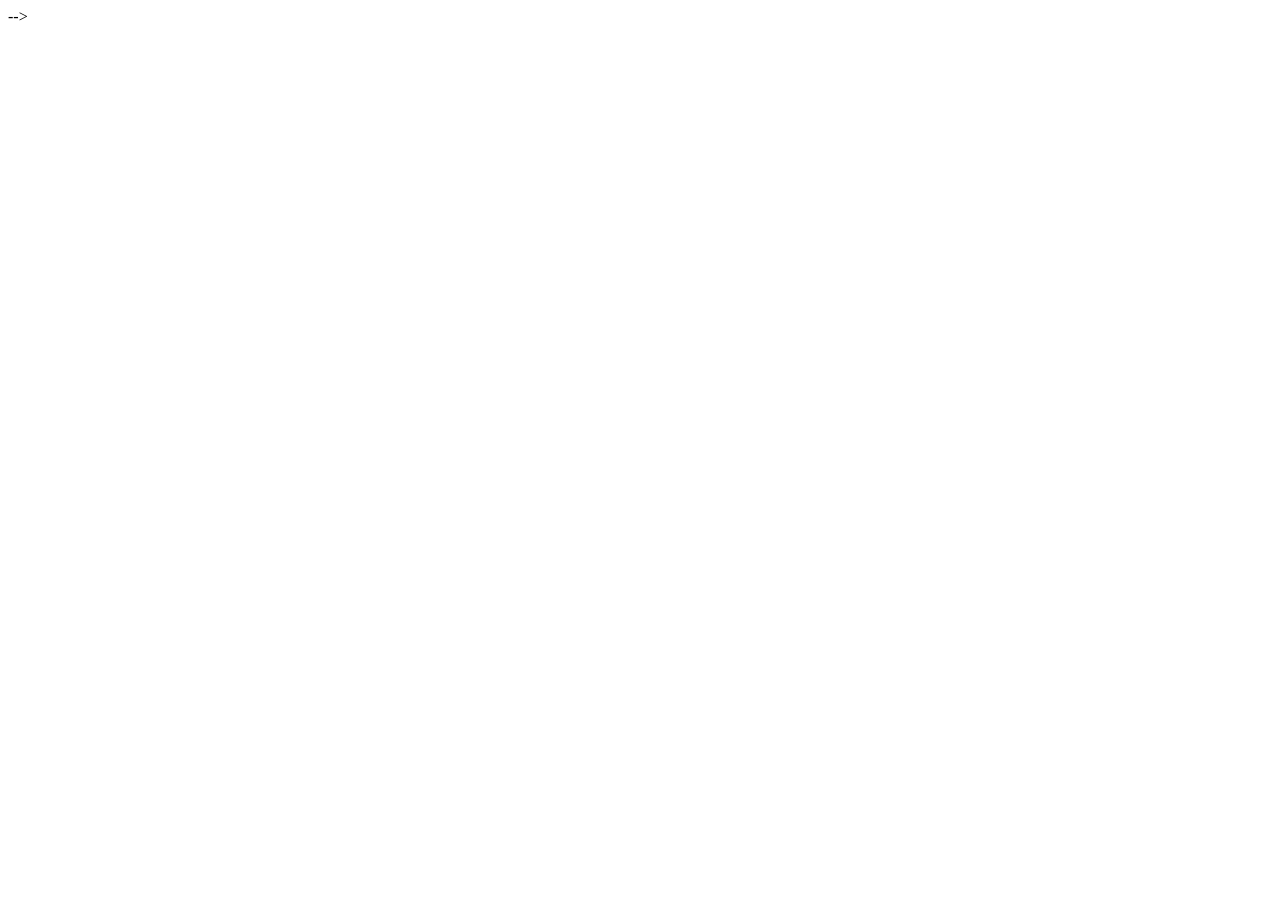
==== index.html @ a52dd095 "reworking portfolio to fit different media, also adding more projects" ====
<!-- <!DOCTYPE html>
<html lang="en">
<head>
    <meta charset="UTF-8">
    <meta http-equiv="X-UA-Compatible" content="IE=edge">
    <meta name="viewport" content="width=device-width, initial-scale=1.0">
    <title>Carlos Cortes Escobar's Portfolio</title>
    <link rel="stylesheet" href="./src/style.css">
    <link rel="stylesheet" href="https://cdnjs.cloudflare.com/ajax/libs/font-awesome/6.4.0/css/all.min.css" integrity="sha512-iecdLmaskl7CVkqkXNQ/ZH/XLlvWZOJyj7Yy7tcenmpD1ypASozpmT/E0iPtmFIB46ZmdtAc9eNBvH0H/ZpiBw==" crossorigin="anonymous" referrerpolicy="no-referrer" />
</head>
<body>
    <div class="wrapper retro-wrapper">
        <img id="noise" alt="">
        <div class="header">
            <img src="./src/assets/images/world.gif" id="world-gif" alt="">
            <div class="my-name">
                Carlos Cortes Escobar
            </div>
            <div class="sound-engineer">
                <div class="my-title">Software Engineer</div>
                <div class="audio">
                    <i class="fa-solid fa-volume-off volume-off"></i>
                    <i class="fa-solid fa-volume-high volume-on" style="visibility: hidden;"></i>
                    <audio class="player" src="./src/assets/audio/bg.mp3" autoplay loop></audio>
                </div>
            </div>
            <br>
            <div class="my-contact">
                <div class="my-address">347 Monmouth Ave N.</div>
                <br>
                <div class="my-state">Monmouth, OR 97361</div>
                <br>
                <div class="my-phone">+1 (605) 666-6969</div>
                <br>
                <div class="my-email">ccortesescobar19@mail.wou.edu</div>
            </div>
            <br>
            <div class="my-externals">
                <a class="external-a" href="https://github.com/CarlosCortesEscobar/" target="_blank">
                    <i class="fa-brands fa-github" id="github"></i>
                </a>
                <a class="external-a" href="https://www.linkedin.com/in/carlos-cortes-escobar-22015b1b5/" target="_blank">
                    <i class="fa-brands fa-linkedin" id="linkedin"></i>
                </a>
                <a class="external-a" href="https://apple.com/" target="_blank">
                    <i class="fa-brands fa-apple" id="apple"></i>
                </a>
            </div>
        </div>
        <div class="body">
            <div class="edu">
                <div class="edu-label">Education</div>
                <div class="srow">
                    <div class="school">Western Oregon University</div>
                    <div class="school-loc">Monmouth, OR</div>
                </div>
                <div class="mrow">
                    <div class="major">Bachelor of Science, Computer Science</div>
                    <div class="grad-date">June, 2023</div>
                </div>
                <div class="arow">
                    <div class="accol">Summa Cum Laude</div>
                    <div class="accol">Honor Roll</div>
                    <div class="accol">GPA 3.8</div>
                    <div class="accol">Full Tuition Academic Scholarship</div>
                </div>
            </div>
            <br>
            <div class="skills">
                <div class="skills-label">Skills</div>
                <div class="langs">
                    <div class="lang">
                        <i class="fa-brands fa-python lang-icon"></i>
                        Python
                    </div>
                    <div class="lang">
                        <i class="fa-brands fa-square-js"></i>
                        JavaScript
                    </div>
                    <div class="lang">
                        <i class="fa-brands fa-node"></i>
                        Node.js
                    </div>
                    <div class="lang">
                        <i class="fa-brands fa-react"></i>
                        React
                    </div>
                    <div class="lang">
                        <i class="fa-brands fa-vuejs"></i>
                        Vue
                    </div>
                    <div class="lang">
                        <i class="fa-brands fa-html5"></i>
                        Svelte
                    </div>
                    <div class="lang">
                        <i class="fa-brands fa-swift"></i>
                        Swift
                    </div>
                    <div class="lang">
                        <i class="fa-brands fa-rust"></i>
                        Rust
                    </div>
                    <div class="lang">
                        <i class="fa-brands fa-java"></i>
                        Java
                    </div>
                </div>
            </div>
            <div class="projects">
                <div class="proj-label">Projects</div>
                <div class="project">
                    <img src="./src/assets/images/sinScreenshot.jpeg" alt="" class="proj-img">
                    <div class="proj-details">
                        <div class="proj-title"> <span><img src="./src/assets/images/diamond.gif" width="5%" alt=""></span> Steam Info Network </div>
                        <div class="proj-desc">
                            A year-long capstone project meant to connect Steam users and provide easier tools to navigate their Steam accounts, game achievements, and more.
                            While also placing emphasis on competition between your friends to reach achievements in games as fast as possible. Easily view earned achievements for the games you own, as well as the achievements your friends have earned.
                            This easy-to-use application utilizes OpenAI's ChatGPT to receive summarized news for the titles you love and a messaging platform to communicate seemlessly with others. Join teams and earn badges for gathering the most points during competitions.
                            Source code available <a href="https://github.com/CarlosCortesEscobar/ProjectTeamPlus/tree/main" target="_blank">here</a>.
                        </div>
                        <div class="proj-skills">
                            Tech Used:
                            <div class="proj-skill">.NET MVC</div>
                            <div class="proj-skill">Fullstack Development</div>
                            <div class="proj-skill">Artificial Intellgence</div>
                            <div class="proj-skill">RESTful APIs</div>
                        </div>
                    </div>
                </div>
                <br>
                <!-- <div class="project">
                    <div class="proj-details">
                        <div class="proj-title"> <span><img src="./src/assets/images/diamond.gif" width="5%" alt=""></span> TikTok Plays Nintendo </div>
                        <div class="proj-desc">
                        A quick summertime project, TikTok Live data gathered from a 3rd party
                        Python library, was used to determine the input that was sent to a Nintendo Switch. 
                        The goal was to complete various stages of different Nintendo games while at the same time receiving TikTok Gifts from Live viewers, 
                        that would change the pace of the challenges according to the value of the Gift.
                        The takeaway? From Captain Toad to Smash Bros, TikTok working as a collective doesn't perform as good as you would hope.</div>
                        <div class="proj-skills">
                            Tech Used:
                            <div class="proj-skill">Python</div>
                            <div class="proj-skill">JavaScript</div>
                            <div class="proj-skill">TikTok API</div>
                            <div class="proj-skill">NXBT API</div>
                        </div>
                    </div>
                    <img src="./assets/wata.jpg" alt="" class="proj-img">
                </div>
                <div class="project">
                    <img src="./src/assets/harrier.jpeg" alt="" class="proj-img">
                    <div class="proj-details">
                        <div class="proj-title"> <span><img src="./src/assets/images/diamond.gif" width="5%" alt=""></span> Shoppy Drift </div>
                        <div class="proj-desc">
                            A mobile game for Android and iOS, built using Unity
                        </div>
                        <div class="proj-skills">
                            Tech Used:
                            <div class="proj-skill">.NET MVC</div>
                            <div class="proj-skill">Fullstack Development</div>
                            <div class="proj-skill">Artificial Intellgence</div>
                            <div class="proj-skill">RESTful APIs</div>
                        </div>
                    </div>
                </div> -->
            <!-- </div>
        </div>
    </div>
</body>
<script src="./src/script.js"></script>
</html> --> -->
---- src/style.css ----
html {
    background-color:#061010;
}

body {
    background-color: #061010;
}

.wrapper {
    display: flex;
    justify-content: center;
    flex-flow: column wrap;
    align-items: center;
}

@font-face {
    font-family: NeueBit;
    src: url('./assets/fonts/NeueBit-Bold.otf');
}

.retro-wrapper {
    font-family: NeueBit;
    font-size: 1.75rem;
}

a {
    text-decoration: none;
    color: #78EF55;
}

.volume-on, .volume-off {
    font-size: 1.25rem;
    position: absolute;
}

.my-name {
    margin-top: 1.5rem;
    color: #fff;
    font-size: 4rem;
}

.my-title {
    margin-top: 1.5rem;
    color: #fff;
    font-size: 3rem;
}

.audio {
    color: #fff;
    padding-left: 1rem;
}

.sound-engineer {
    display: flex;
    align-items: center;
}

.my-contact {
    margin-top: 1.5rem;
    color: #fff;
    font-size: 2.5rem;
    display: flex;
    justify-content: center;
    flex-flow: row;
}

.my-address, .my-state, .my-phone, .my-email {
    padding-left: 1.5rem;
    padding-right: 1.5rem;
}

#noise {
    position: fixed;
    top: 0;
    left: 0;
    width: 100%;
    height: 100%;
    z-index: 5;
    background: url('./assets/images/noise.gif');
    opacity: .1;
    pointer-events: none;
}

.header {
    display: flex;
    justify-content: center;
    align-items: center;
    flex-flow: column wrap;
}

#world-gif {
    height: auto;
    width: 12.5%;
}


.my-externals {
    margin-top: 2rem;
    display: flex;
    justify-content: center;
    align-items: center;
    color: #fff;
    font-size: 3rem;
}

.external-a:visited:first-child {
    color: #78EF55;
}

#github, #linkedin, #apple {
    font-size: 2.5rem;
    padding-left: 4rem;
    padding-right: 4rem;
}

.body {
    width: 100%;
    color: #fff;
    display: flex;
    justify-content: center;
    flex-flow: column wrap;
    align-items: center;
}

.edu {
    margin-top: 2rem;
    width: 50%;
    font-size: 2rem;
}

.edu-label {
    text-align: center;
    margin-bottom: 1rem;
}
.srow, .mrow{
    display: flex;
    height: 5rem;
    justify-content: space-between;
    align-content: space-between;
}

.arow {
    display: flex;
    justify-content: space-between;
}

.accol {
    padding-right: 2rem;
}


.skills, .projects {
    margin-top: 2rem;
    width: 100%;
    display: flex;
    justify-content: center;
    font-size: 2rem;
}

.skills {
    flex-flow: column wrap;
    align-items: center;
    justify-content: center;
}

.skills-label {
    text-align: center;
}

.langs {
    display: flex;
    align-items: center;
    flex-flow: row nowrap;
    font-size: 3rem;
}

.fa-brands {
    font-size: 3rem;
    padding-bottom: 0.75rem;
}

.lang {
    display: flex;
    align-items: center;
    flex-flow: column wrap;
    padding: 2rem;
    color: #78EF55;
}

.projects {
    margin-top: 2rem;
    display: flex;
    width: 100%;
    flex-flow: column;
    align-items: center;
    margin-bottom: 2rem;
}

.proj-label {
    margin-bottom: 2rem;
}

.project {
    margin-top: 2rem;
    display: flex;
    justify-content: space-evenly;
    width: 75%;
}  

.proj-details {
    width: 50%;
}

.proj-title {
    text-align: center;
}

.proj-img {
    width: 44%;
    border-radius: 10px;
}

.proj-desc {
    width: 100%;
    line-height: 1.5rem;
}

.proj-skills {
    display: flex;
    flex-flow: row nowrap;
    align-items: center;
}

.proj-skill {
    padding: 1rem;
}
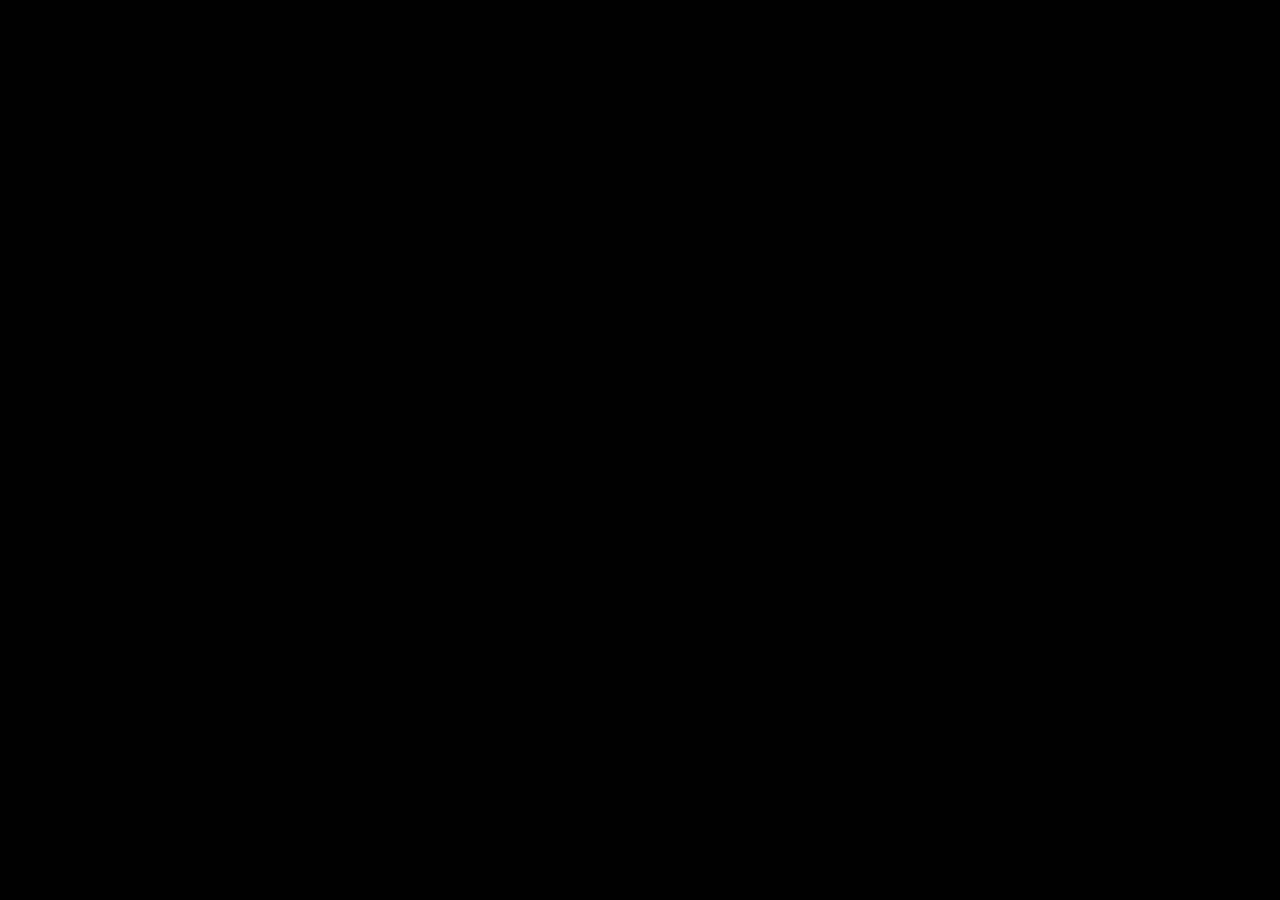
==== commit a6798dec: "testing pdf image convert as background and adding links to foreground" ====
--- a/index.html
+++ b/index.html
@@ -1,172 +1,19 @@
-<!-- <!DOCTYPE html>
+<!DOCTYPE html>
 <html lang="en">
 <head>
     <meta charset="UTF-8">
-    <meta http-equiv="X-UA-Compatible" content="IE=edge">
     <meta name="viewport" content="width=device-width, initial-scale=1.0">
     <title>Carlos Cortes Escobar's Portfolio</title>
     <link rel="stylesheet" href="./src/style.css">
     <link rel="stylesheet" href="https://cdnjs.cloudflare.com/ajax/libs/font-awesome/6.4.0/css/all.min.css" integrity="sha512-iecdLmaskl7CVkqkXNQ/ZH/XLlvWZOJyj7Yy7tcenmpD1ypASozpmT/E0iPtmFIB46ZmdtAc9eNBvH0H/ZpiBw==" crossorigin="anonymous" referrerpolicy="no-referrer" />
+
 </head>
 <body>
-    <div class="wrapper retro-wrapper">
-        <img id="noise" alt="">
-        <div class="header">
-            <img src="./src/assets/images/world.gif" id="world-gif" alt="">
-            <div class="my-name">
-                Carlos Cortes Escobar
-            </div>
-            <div class="sound-engineer">
-                <div class="my-title">Software Engineer</div>
-                <div class="audio">
-                    <i class="fa-solid fa-volume-off volume-off"></i>
-                    <i class="fa-solid fa-volume-high volume-on" style="visibility: hidden;"></i>
-                    <audio class="player" src="./src/assets/audio/bg.mp3" autoplay loop></audio>
-                </div>
-            </div>
-            <br>
-            <div class="my-contact">
-                <div class="my-address">347 Monmouth Ave N.</div>
-                <br>
-                <div class="my-state">Monmouth, OR 97361</div>
-                <br>
-                <div class="my-phone">+1 (605) 666-6969</div>
-                <br>
-                <div class="my-email">ccortesescobar19@mail.wou.edu</div>
-            </div>
-            <br>
-            <div class="my-externals">
-                <a class="external-a" href="https://github.com/CarlosCortesEscobar/" target="_blank">
-                    <i class="fa-brands fa-github" id="github"></i>
-                </a>
-                <a class="external-a" href="https://www.linkedin.com/in/carlos-cortes-escobar-22015b1b5/" target="_blank">
-                    <i class="fa-brands fa-linkedin" id="linkedin"></i>
-                </a>
-                <a class="external-a" href="https://apple.com/" target="_blank">
-                    <i class="fa-brands fa-apple" id="apple"></i>
-                </a>
-            </div>
-        </div>
-        <div class="body">
-            <div class="edu">
-                <div class="edu-label">Education</div>
-                <div class="srow">
-                    <div class="school">Western Oregon University</div>
-                    <div class="school-loc">Monmouth, OR</div>
-                </div>
-                <div class="mrow">
-                    <div class="major">Bachelor of Science, Computer Science</div>
-                    <div class="grad-date">June, 2023</div>
-                </div>
-                <div class="arow">
-                    <div class="accol">Summa Cum Laude</div>
-                    <div class="accol">Honor Roll</div>
-                    <div class="accol">GPA 3.8</div>
-                    <div class="accol">Full Tuition Academic Scholarship</div>
-                </div>
-            </div>
-            <br>
-            <div class="skills">
-                <div class="skills-label">Skills</div>
-                <div class="langs">
-                    <div class="lang">
-                        <i class="fa-brands fa-python lang-icon"></i>
-                        Python
-                    </div>
-                    <div class="lang">
-                        <i class="fa-brands fa-square-js"></i>
-                        JavaScript
-                    </div>
-                    <div class="lang">
-                        <i class="fa-brands fa-node"></i>
-                        Node.js
-                    </div>
-                    <div class="lang">
-                        <i class="fa-brands fa-react"></i>
-                        React
-                    </div>
-                    <div class="lang">
-                        <i class="fa-brands fa-vuejs"></i>
-                        Vue
-                    </div>
-                    <div class="lang">
-                        <i class="fa-brands fa-html5"></i>
-                        Svelte
-                    </div>
-                    <div class="lang">
-                        <i class="fa-brands fa-swift"></i>
-                        Swift
-                    </div>
-                    <div class="lang">
-                        <i class="fa-brands fa-rust"></i>
-                        Rust
-                    </div>
-                    <div class="lang">
-                        <i class="fa-brands fa-java"></i>
-                        Java
-                    </div>
-                </div>
-            </div>
-            <div class="projects">
-                <div class="proj-label">Projects</div>
-                <div class="project">
-                    <img src="./src/assets/images/sinScreenshot.jpeg" alt="" class="proj-img">
-                    <div class="proj-details">
-                        <div class="proj-title"> <span><img src="./src/assets/images/diamond.gif" width="5%" alt=""></span> Steam Info Network </div>
-                        <div class="proj-desc">
-                            A year-long capstone project meant to connect Steam users and provide easier tools to navigate their Steam accounts, game achievements, and more.
-                            While also placing emphasis on competition between your friends to reach achievements in games as fast as possible. Easily view earned achievements for the games you own, as well as the achievements your friends have earned.
-                            This easy-to-use application utilizes OpenAI's ChatGPT to receive summarized news for the titles you love and a messaging platform to communicate seemlessly with others. Join teams and earn badges for gathering the most points during competitions.
-                            Source code available <a href="https://github.com/CarlosCortesEscobar/ProjectTeamPlus/tree/main" target="_blank">here</a>.
-                        </div>
-                        <div class="proj-skills">
-                            Tech Used:
-                            <div class="proj-skill">.NET MVC</div>
-                            <div class="proj-skill">Fullstack Development</div>
-                            <div class="proj-skill">Artificial Intellgence</div>
-                            <div class="proj-skill">RESTful APIs</div>
-                        </div>
-                    </div>
-                </div>
-                <br>
-                <!-- <div class="project">
-                    <div class="proj-details">
-                        <div class="proj-title"> <span><img src="./src/assets/images/diamond.gif" width="5%" alt=""></span> TikTok Plays Nintendo </div>
-                        <div class="proj-desc">
-                        A quick summertime project, TikTok Live data gathered from a 3rd party
-                        Python library, was used to determine the input that was sent to a Nintendo Switch. 
-                        The goal was to complete various stages of different Nintendo games while at the same time receiving TikTok Gifts from Live viewers, 
-                        that would change the pace of the challenges according to the value of the Gift.
-                        The takeaway? From Captain Toad to Smash Bros, TikTok working as a collective doesn't perform as good as you would hope.</div>
-                        <div class="proj-skills">
-                            Tech Used:
-                            <div class="proj-skill">Python</div>
-                            <div class="proj-skill">JavaScript</div>
-                            <div class="proj-skill">TikTok API</div>
-                            <div class="proj-skill">NXBT API</div>
-                        </div>
-                    </div>
-                    <img src="./assets/wata.jpg" alt="" class="proj-img">
-                </div>
-                <div class="project">
-                    <img src="./src/assets/harrier.jpeg" alt="" class="proj-img">
-                    <div class="proj-details">
-                        <div class="proj-title"> <span><img src="./src/assets/images/diamond.gif" width="5%" alt=""></span> Shoppy Drift </div>
-                        <div class="proj-desc">
-                            A mobile game for Android and iOS, built using Unity
-                        </div>
-                        <div class="proj-skills">
-                            Tech Used:
-                            <div class="proj-skill">.NET MVC</div>
-                            <div class="proj-skill">Fullstack Development</div>
-                            <div class="proj-skill">Artificial Intellgence</div>
-                            <div class="proj-skill">RESTful APIs</div>
-                        </div>
-                    </div>
-                </div> -->
-            <!-- </div>
-        </div>
+
+    <div class="wrapper">
+        <img class="bg" src="./src/assets/images/resumep2.png" alt="">
+        <a class="kfoo" href="https://kung.foo/carlos" target="_blank"></a>
     </div>
+
 </body>
-<script src="./src/script.js"></script>
-</html> --> -->+</html>
--- a/src/style.css
+++ b/src/style.css
@@ -1,236 +1,26 @@
-html {
-    background-color:#061010;
-}
-
 body {
-    background-color: #061010;
+    margin: 0px;
+    background-color: #000;
 }
 
 .wrapper {
     display: flex;
-    justify-content: center;
-    flex-flow: column wrap;
-    align-items: center;
+
 }
 
-@font-face {
-    font-family: NeueBit;
-    src: url('./assets/fonts/NeueBit-Bold.otf');
-}
-
-.retro-wrapper {
-    font-family: NeueBit;
-    font-size: 1.75rem;
-}
-
-a {
-    text-decoration: none;
-    color: #78EF55;
-}
-
-.volume-on, .volume-off {
-    font-size: 1.25rem;
-    position: absolute;
-}
-
-.my-name {
-    margin-top: 1.5rem;
-    color: #fff;
-    font-size: 4rem;
-}
-
-.my-title {
-    margin-top: 1.5rem;
-    color: #fff;
-    font-size: 3rem;
-}
-
-.audio {
-    color: #fff;
-    padding-left: 1rem;
-}
-
-.sound-engineer {
-    display: flex;
-    align-items: center;
-}
-
-.my-contact {
-    margin-top: 1.5rem;
-    color: #fff;
-    font-size: 2.5rem;
-    display: flex;
-    justify-content: center;
-    flex-flow: row;
-}
-
-.my-address, .my-state, .my-phone, .my-email {
-    padding-left: 1.5rem;
-    padding-right: 1.5rem;
-}
-
-#noise {
-    position: fixed;
-    top: 0;
-    left: 0;
+.bg {
     width: 100%;
-    height: 100%;
-    z-index: 5;
-    background: url('./assets/images/noise.gif');
-    opacity: .1;
-    pointer-events: none;
-}
-
-.header {
-    display: flex;
-    justify-content: center;
-    align-items: center;
-    flex-flow: column wrap;
-}
-
-#world-gif {
-    height: auto;
-    width: 12.5%;
 }
 
 
-.my-externals {
-    margin-top: 2rem;
-    display: flex;
-    justify-content: center;
-    align-items: center;
-    color: #fff;
-    font-size: 3rem;
-}
+.kfoo {
+    height: 5.1%;
+    width: 2.8%;
+    opacity: 50%;
 
-.external-a:visited:first-child {
-    color: #78EF55;
-}
-
-#github, #linkedin, #apple {
-    font-size: 2.5rem;
-    padding-left: 4rem;
-    padding-right: 4rem;
-}
-
-.body {
-    width: 100%;
-    color: #fff;
-    display: flex;
-    justify-content: center;
-    flex-flow: column wrap;
-    align-items: center;
-}
-
-.edu {
-    margin-top: 2rem;
-    width: 50%;
-    font-size: 2rem;
-}
-
-.edu-label {
-    text-align: center;
-    margin-bottom: 1rem;
-}
-.srow, .mrow{
-    display: flex;
-    height: 5rem;
-    justify-content: space-between;
-    align-content: space-between;
-}
-
-.arow {
-    display: flex;
-    justify-content: space-between;
-}
-
-.accol {
-    padding-right: 2rem;
-}
-
-
-.skills, .projects {
-    margin-top: 2rem;
-    width: 100%;
-    display: flex;
-    justify-content: center;
-    font-size: 2rem;
-}
-
-.skills {
-    flex-flow: column wrap;
-    align-items: center;
-    justify-content: center;
-}
-
-.skills-label {
-    text-align: center;
-}
-
-.langs {
-    display: flex;
-    align-items: center;
-    flex-flow: row nowrap;
-    font-size: 3rem;
-}
-
-.fa-brands {
-    font-size: 3rem;
-    padding-bottom: 0.75rem;
-}
-
-.lang {
-    display: flex;
-    align-items: center;
-    flex-flow: column wrap;
-    padding: 2rem;
-    color: #78EF55;
-}
-
-.projects {
-    margin-top: 2rem;
-    display: flex;
-    width: 100%;
-    flex-flow: column;
-    align-items: center;
-    margin-bottom: 2rem;
-}
-
-.proj-label {
-    margin-bottom: 2rem;
-}
-
-.project {
-    margin-top: 2rem;
-    display: flex;
-    justify-content: space-evenly;
-    width: 75%;
-}  
-
-.proj-details {
-    width: 50%;
-}
-
-.proj-title {
-    text-align: center;
-}
-
-.proj-img {
-    width: 44%;
-    border-radius: 10px;
-}
-
-.proj-desc {
-    width: 100%;
-    line-height: 1.5rem;
-}
-
-.proj-skills {
-    display: flex;
-    flex-flow: row nowrap;
-    align-items: center;
-}
-
-.proj-skill {
-    padding: 1rem;
-}
+    border-radius: 50%;
+    position: absolute;
+    z-index: 2;
+    left: 20.71%;
+    top: 37.6%;
+}
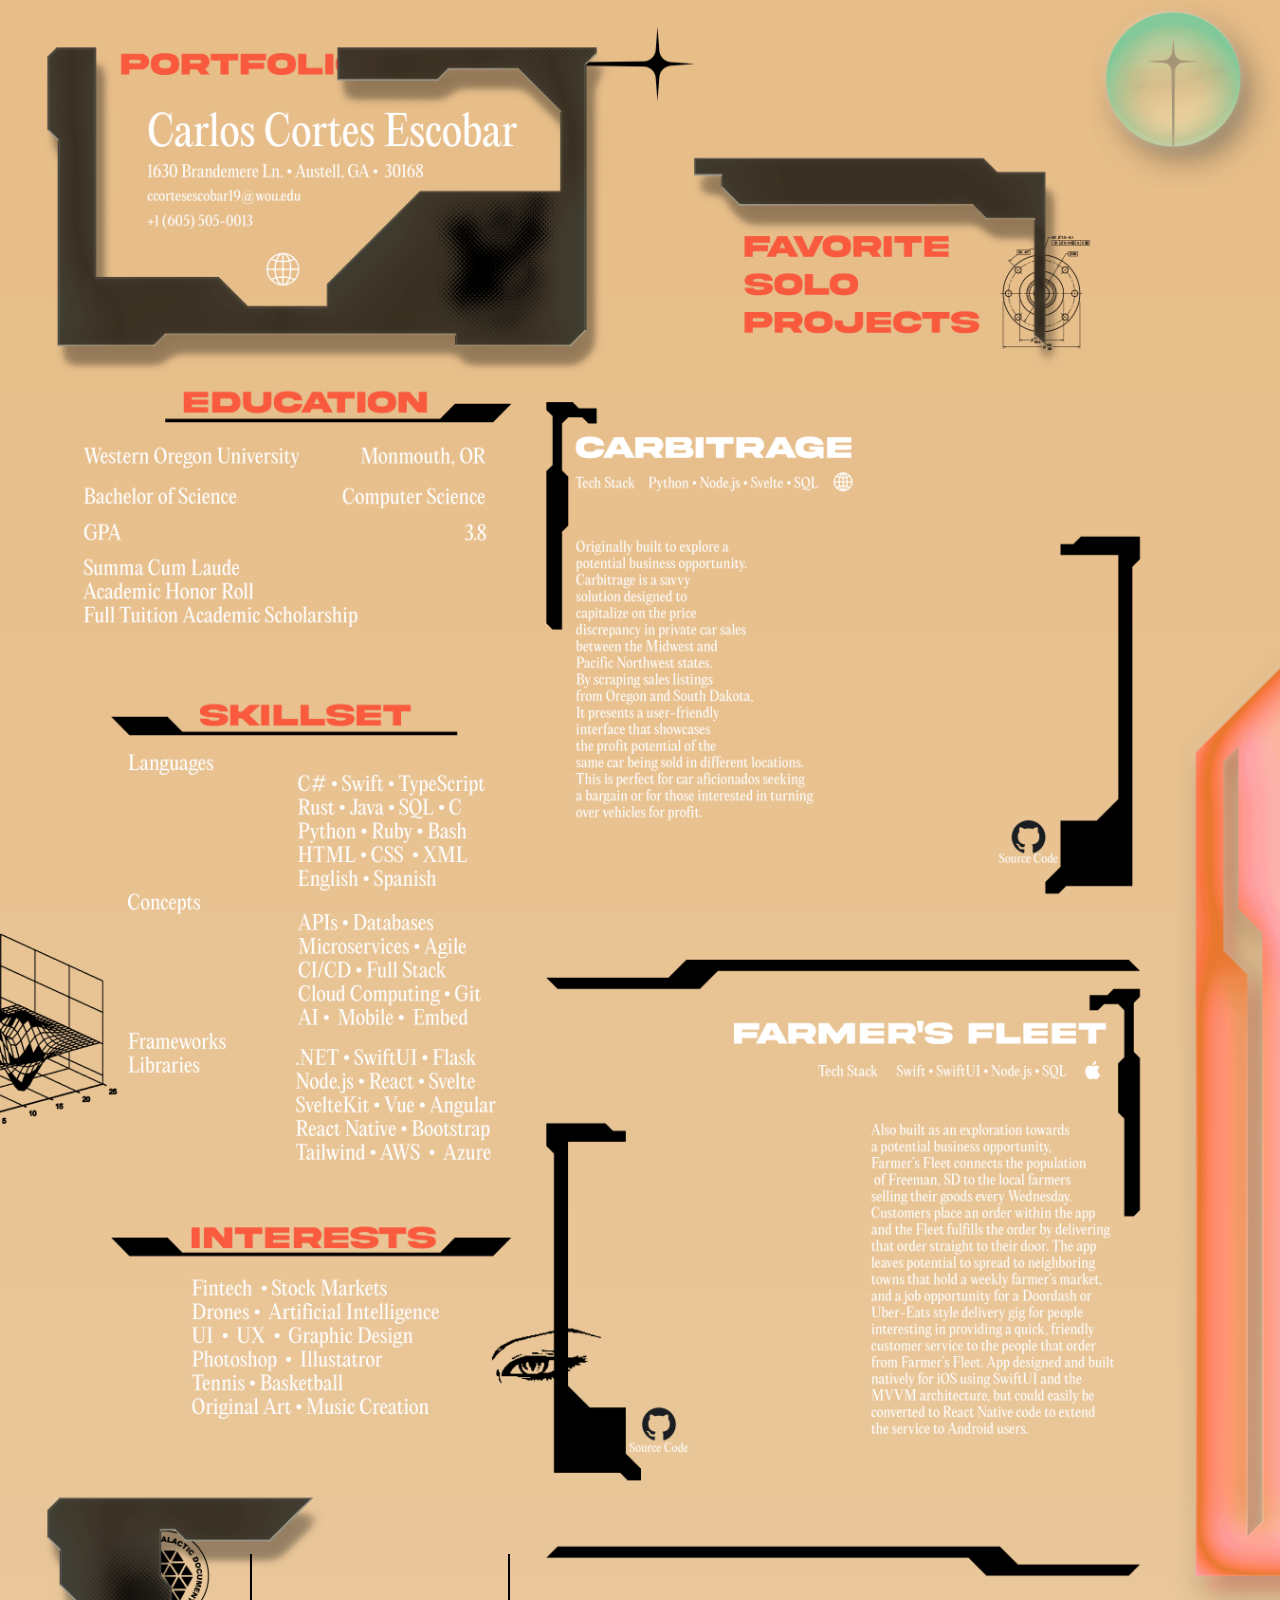
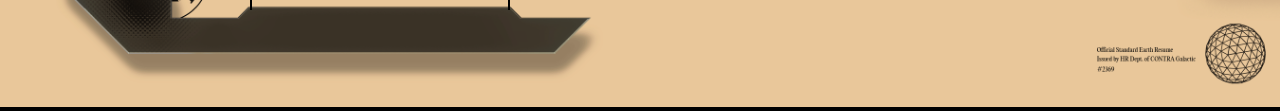
==== commit 410eaa57: "scrolling text, location change" ====
--- a/index.html
+++ b/index.html
@@ -11,9 +11,16 @@
 <body>
 
     <div class="wrapper">
-        <img class="bg" src="./src/assets/images/resumep2.png" alt="">
+        <img class="bg" src="./src/assets/images/portfolio.png" alt="">
         <a class="kfoo" href="https://kung.foo/carlos" target="_blank"></a>
+        <a class="carbit" href="https://github.com/CarlosCortesEscobar/Carbitrage" target="_blank"></a>
+        <a class="ffleet" href="https://github.com/CarlosCortesEscobar" target="_blank"></a>
+
+        <div class="scroll-container">
+            <div class="scroll-text">
+                • DILIGENCE • AMBITION • INTEGRITY • LOYALTY • ACUMEN • 
+            </div>
+        </div>
     </div>
-
 </body>
 </html>
--- a/src/style.css
+++ b/src/style.css
@@ -1,26 +1,80 @@
+@font-face {
+    font-family: 'Editorial New';
+    src: url('./assets/fonts/HEXCO.otf'); 
+}
+
 body {
     margin: 0px;
     background-color: #000;
 }
 
 .wrapper {
-    display: flex;
-
+    position: relative;
+    width: 100%;
 }
 
 .bg {
     width: 100%;
+    height: auto;
 }
 
-
 .kfoo {
-    height: 5.1%;
-    width: 2.8%;
-    opacity: 50%;
-
+    height: 2.2%;
+    width: 3%;
     border-radius: 50%;
     position: absolute;
-    z-index: 2;
-    left: 20.71%;
-    top: 37.6%;
+    top: 15.7%;
+    left: 22.1%;
+    transform: translate(-50%, -50%);
+}
+
+.carbit, .ffleet {
+    height: 2.9%;
+    width: 4.7%;
+    position: absolute;
+    transform: translate(-50%, -50%);
+}
+
+.carbit {
+    top: 49.2%;
+    left: 80.4%;
+}
+
+.ffleet {
+    top: 83.7%;
+    left: 51.5%;
+}
+
+.scroll-container {
+    height: 3.5rem;
+    width: 20%;
+    top: 92.5%;
+    left: 29.7%;
+    position: absolute;
+    transform: translate(-50%, -50%);
+    overflow: hidden;
+    color: #fff;
+    display: flex;
+    align-items: center;
+
+    border-left: 2px solid #000;
+    border-right: 2px solid #000;
+}
+
+.scroll-text {
+    font-family: 'Editorial New';
+    font-size: 2.5rem;
+    line-height: 1;
+    white-space: nowrap; 
+    transform: translateX(100%);
+    animation: scroll-anime 8s linear infinite;
+}
+
+@keyframes scroll-anime {
+    from {
+    transform: translateX(35%);
+    }
+    to {
+    transform: translateX(-100%);
+    }
 }
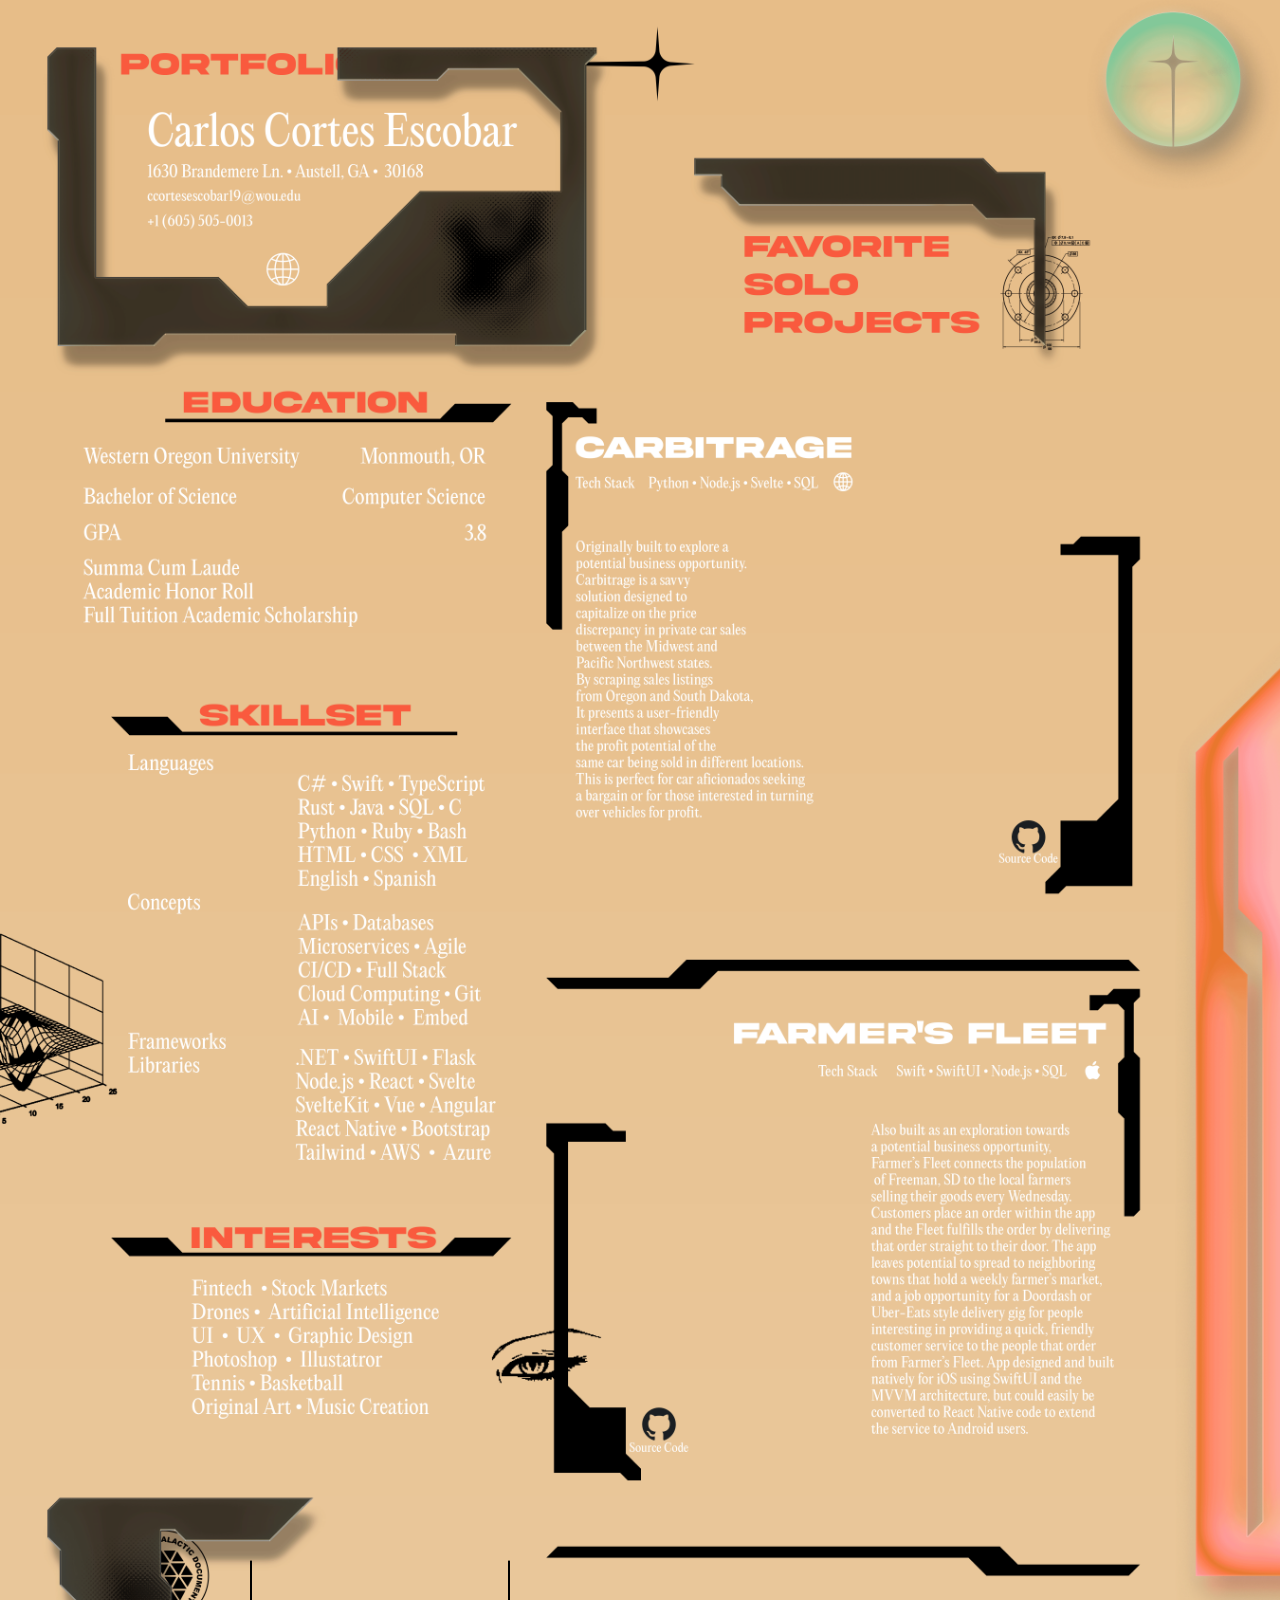
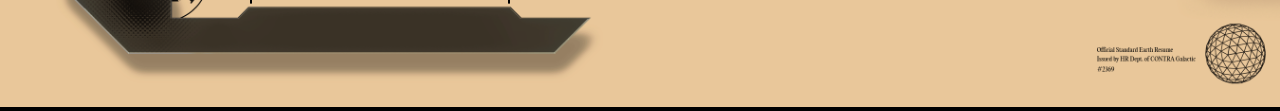
==== commit 727fac8c: "scroll text handles smaller sizes" ====
--- a/index.html
+++ b/index.html
@@ -16,6 +16,8 @@
         <a class="carbit" href="https://github.com/CarlosCortesEscobar/Carbitrage" target="_blank"></a>
         <a class="ffleet" href="https://github.com/CarlosCortesEscobar" target="_blank"></a>
 
+        
+
         <div class="scroll-container">
             <div class="scroll-text">
                 • DILIGENCE • AMBITION • INTEGRITY • LOYALTY • ACUMEN • 
--- a/src/style.css
+++ b/src/style.css
@@ -1,5 +1,5 @@
 @font-face {
-    font-family: 'Editorial New';
+    font-family: 'HEXCO';
     src: url('./assets/fonts/HEXCO.otf'); 
 }
 
@@ -46,7 +46,7 @@
 }
 
 .scroll-container {
-    height: 3.5rem;
+    height: 2.5%;
     width: 20%;
     top: 92.5%;
     left: 29.7%;
@@ -56,14 +56,13 @@
     color: #fff;
     display: flex;
     align-items: center;
-
     border-left: 2px solid #000;
     border-right: 2px solid #000;
 }
 
 .scroll-text {
-    font-family: 'Editorial New';
-    font-size: 2.5rem;
+    font-family: 'HEXCO';
+    font-size: 200%;
     line-height: 1;
     white-space: nowrap; 
     transform: translateX(100%);
@@ -77,4 +76,10 @@
     to {
     transform: translateX(-100%);
     }
-}+}
+
+@media screen and (max-width: 800px) {
+    .scroll-text {
+        font-size: 125%;
+    }
+  }
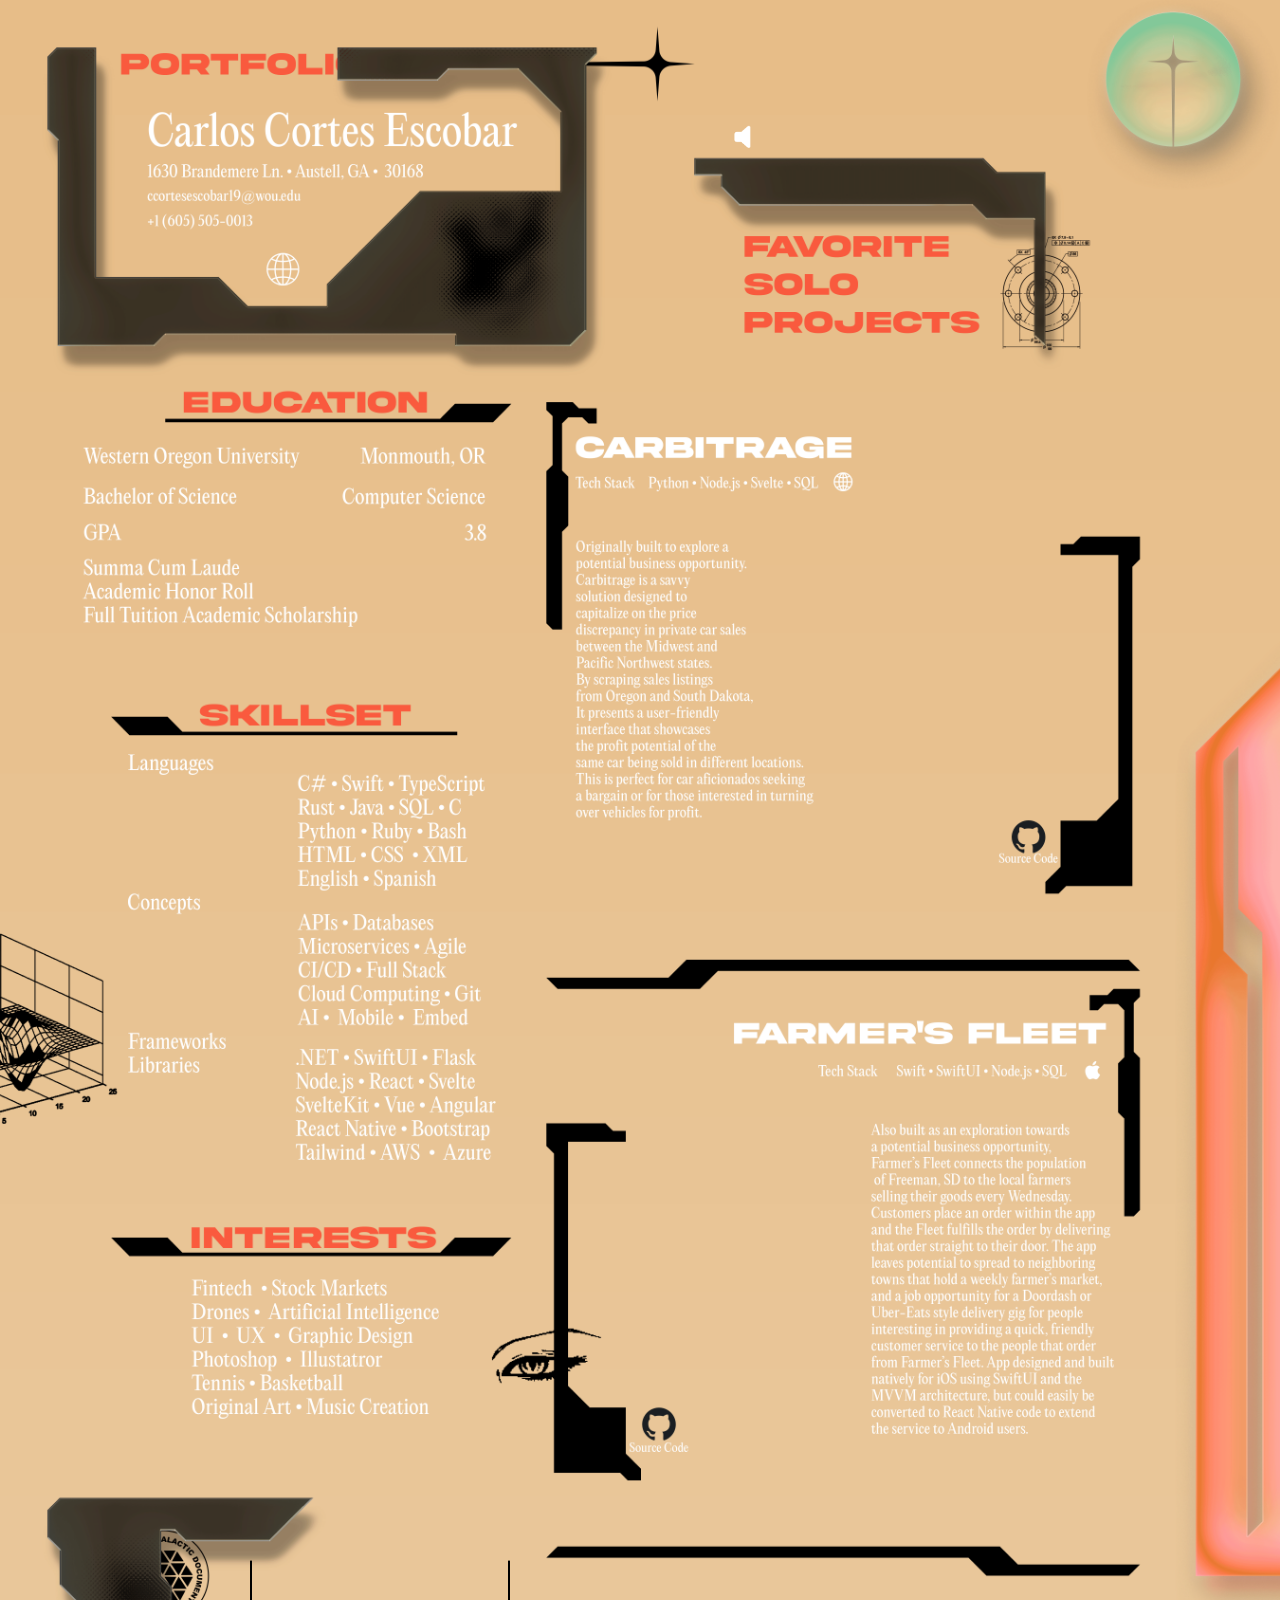
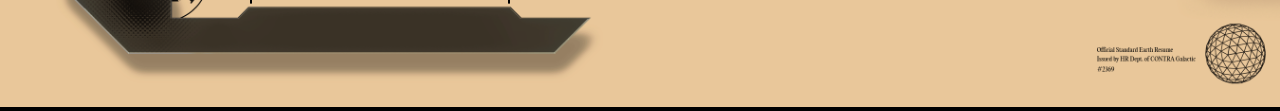
==== commit c15d38b4: "added background music - diana - may change later" ====
--- a/index.html
+++ b/index.html
@@ -5,6 +5,7 @@
     <meta name="viewport" content="width=device-width, initial-scale=1.0">
     <title>Carlos Cortes Escobar's Portfolio</title>
     <link rel="stylesheet" href="./src/style.css">
+    <script src="./src/script.js"></script>
     <link rel="stylesheet" href="https://cdnjs.cloudflare.com/ajax/libs/font-awesome/6.4.0/css/all.min.css" integrity="sha512-iecdLmaskl7CVkqkXNQ/ZH/XLlvWZOJyj7Yy7tcenmpD1ypASozpmT/E0iPtmFIB46ZmdtAc9eNBvH0H/ZpiBw==" crossorigin="anonymous" referrerpolicy="no-referrer" />
 
 </head>
@@ -16,7 +17,11 @@
         <a class="carbit" href="https://github.com/CarlosCortesEscobar/Carbitrage" target="_blank"></a>
         <a class="ffleet" href="https://github.com/CarlosCortesEscobar" target="_blank"></a>
 
-        
+        <div class="music">
+            <audio class="player" src="./src/assets/audio/diana.mp3"></audio>
+            <img class="spkr" id="spkrI" src="./src/assets/images/speakeron.png" style="visibility: hidden;" alt="">
+            <img class="spkr" id="spkrO" src="./src/assets/images/speakeroff.png" alt="">
+        </div>
 
         <div class="scroll-container">
             <div class="scroll-text">
--- a/src/style.css
+++ b/src/style.css
@@ -26,6 +26,23 @@
     top: 15.7%;
     left: 22.1%;
     transform: translate(-50%, -50%);
+}
+
+.spkr {
+    height: 1.3%;
+    position: absolute;
+    top: 8%;
+    left: 58%;
+    transform: translate(-50%, -50%);
+}
+
+.spkr:hover {
+    cursor: pointer;
+}
+
+.spkr:first-of-type {
+    left: 58.5%;
+    visibility: visible;
 }
 
 .carbit, .ffleet {
@@ -79,7 +96,32 @@
 }
 
 @media screen and (max-width: 800px) {
+    .scroll-container {
+        border-left: 1px solid #000;
+        border-right: 1px solid #000;
+    }
+
     .scroll-text {
-        font-size: 125%;
+        font-size: 100%;
     }
-  }+}
+
+@media screen and (max-width: 400px) {
+    .scroll-container {
+        border-left: 0.5px solid #000;
+        border-right: 0.5px solid #000;
+    }
+    .scroll-text {
+        font-size: 50%;
+    }
+}
+
+@media screen and (max-width: 250px) {
+    .scroll-container {
+        border-left: 0px;
+        border-right: 0px;
+    }
+    .scroll-text {
+        font-size: 5pt;
+    }
+}
